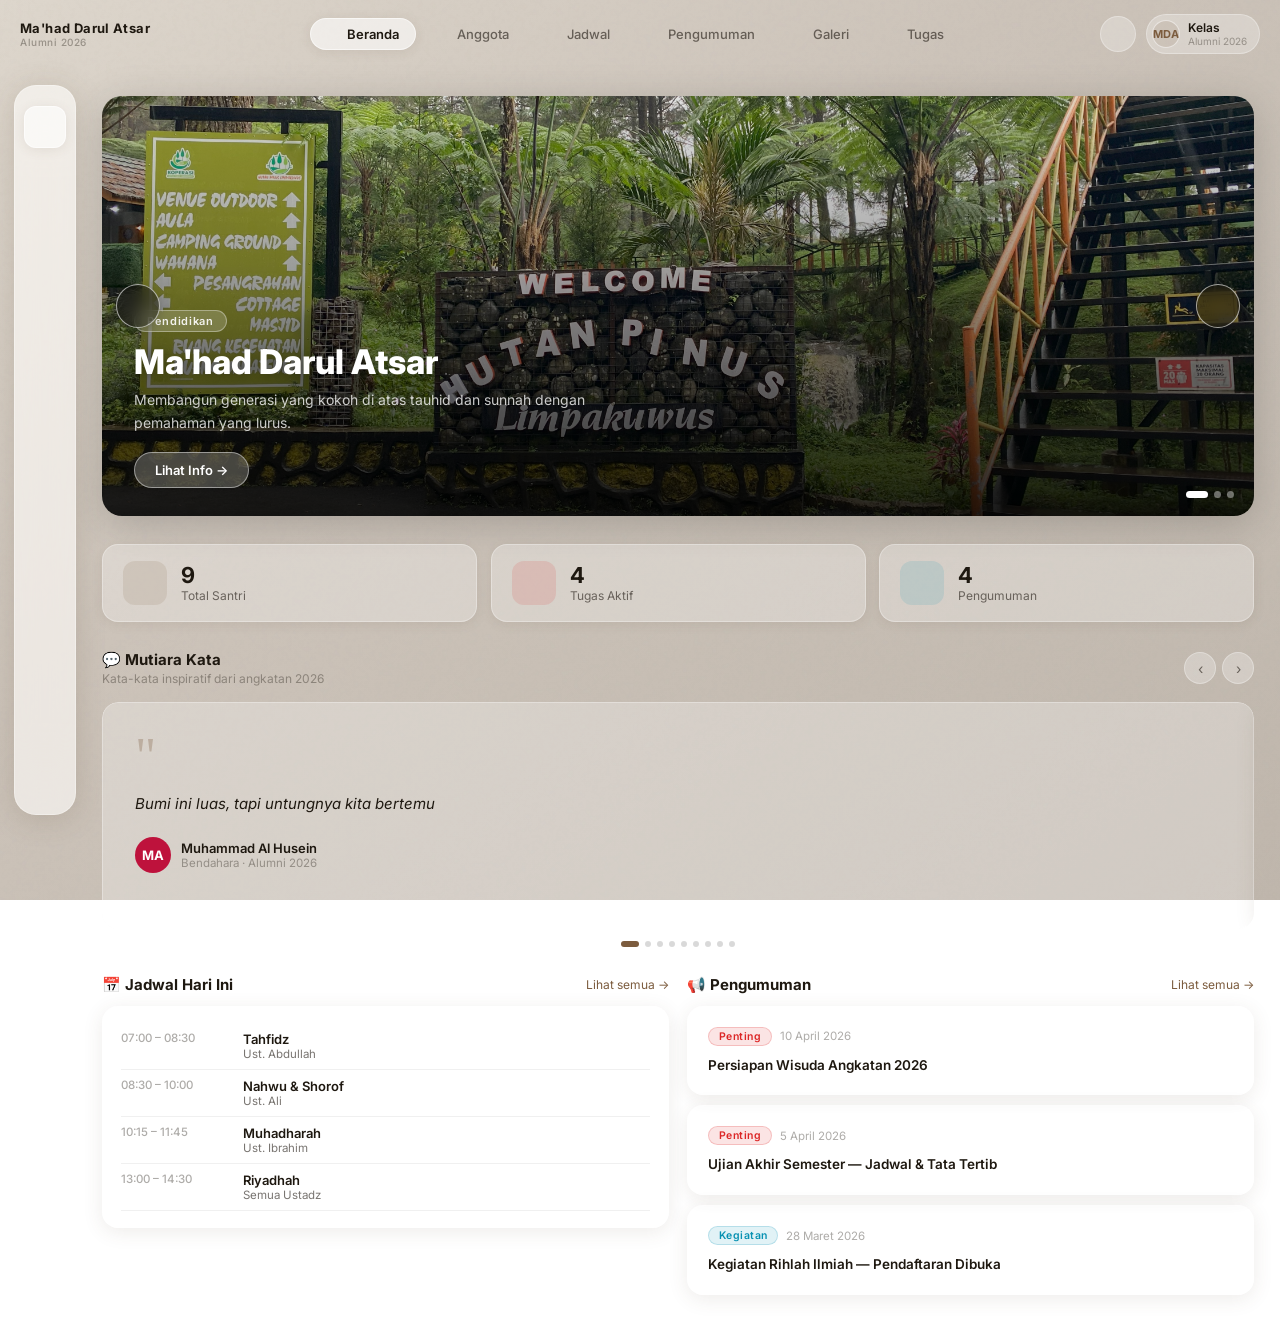
==== index.html @ 2c109760 "firs commit web kelas" ====
<!DOCTYPE html>
<html lang="id">
<head>
  <meta charset="UTF-8"><meta name="viewport" content="width=device-width,initial-scale=1.0">
  <title>Beranda — Ma'had Darul Atsar Alumni 2026</title>
  <meta name="description" content="Portal kelas Ma'had Darul Atsar Alumni 2026">
  <link rel="stylesheet" href="css/style.css">
  <style>
    /* ── Hero Slider ──────────────────────────────────────────── */
    .hero-wrap {
      position: relative;
      border-radius: 20px;
      overflow: hidden;
      height: 420px;
      margin-bottom: 28px;
      box-shadow: 0 8px 40px rgba(0,0,0,0.18);
    }
    .hero-track {
      display: flex;
      height: 100%;
      transition: transform 0.6s cubic-bezier(0.25, 1, 0.5, 1);
      will-change: transform;
    }
    .hero-slide {
      flex: 0 0 100%;
      width: 100%;
      height: 100%;
      position: relative;
      overflow: hidden;
    }
    .hero-slide img {
      width: 100%; height: 100%;
      object-fit: cover;
      display: block;
    }
    /* gradient overlay at bottom */
    .hero-slide::after {
      content: '';
      position: absolute;
      inset: 0;
      z-index: 1;
      pointer-events: none;
      background: linear-gradient(
        to bottom,
        rgba(0,0,0,0.1) 0%,
        rgba(0,0,0,0.35) 40%,
        rgba(0,0,0,0.85) 100%
      );
    }
    .hero-content {
      position: absolute;
      bottom: 0; left: 0; right: 0;
      z-index: 2;
      padding: 28px 32px;
    }
    .hero-label {
      display: inline-flex;
      align-items: center;
      padding: 3px 12px;
      border-radius: 99px;
      background: rgba(255,255,255,0.18);
      backdrop-filter: blur(10px);
      border: 1px solid rgba(255,255,255,0.35);
      font-size: 11px;
      font-weight: 600;
      color: rgba(255,255,255,0.9);
      letter-spacing: 0.06em;
      margin-bottom: 10px;
    }
    .hero-title {
      font-size: 34px;
      font-weight: 800;
      color: #fff;
      line-height: 1.15;
      margin-bottom: 8px;
      text-shadow: 0 2px 12px rgba(0,0,0,0.3);
    }
    .hero-subtitle {
      font-size: 14px;
      color: rgba(255,255,255,0.78);
      line-height: 1.6;
      max-width: 520px;
      margin-bottom: 18px;
    }
    .hero-btn {
      display: inline-flex;
      align-items: center;
      gap: 6px;
      padding: 9px 20px;
      background: rgba(255,255,255,0.22);
      backdrop-filter: blur(12px);
      border: 1px solid rgba(255,255,255,0.45);
      border-radius: 99px;
      font-size: 13px;
      font-weight: 600;
      color: #fff;
      text-decoration: none;
      transition: background 0.2s, transform 0.2s;
    }
    .hero-btn:hover { background: rgba(255,255,255,0.35); transform: translateY(-1px); }

    /* Arrows */
    .hero-arrow {
      position: absolute;
      top: 50%; transform: translateY(-50%);
      z-index: 10;
      width: 44px; height: 44px; border-radius: 50%;
      background: rgba(0,0,0,0.4);
      backdrop-filter: blur(8px);
      border: 1px solid rgba(255,255,255,0.6);
      color: #fff;
      display: flex; align-items: center; justify-content: center;
      cursor: pointer;
      transition: all 0.2s;
      user-select: none;
      box-shadow: 0 4px 12px rgba(0,0,0,0.2);
    }
    .hero-arrow:hover { background: rgba(0,0,0,0.6); transform: translateY(-50%) scale(1.05); }
    .hero-arrow.prev { left: 14px; }
    .hero-arrow.next { right: 14px; }

    /* Dots */
    .hero-dots {
      position: absolute;
      bottom: 18px; right: 20px;
      z-index: 3;
      display: flex; gap: 6px; align-items: center;
    }
    .hero-dot {
      width: 7px; height: 7px; border-radius: 50%;
      background: rgba(255,255,255,0.4);
      cursor: pointer;
      transition: all 0.25s;
    }
    .hero-dot.active {
      background: #fff;
      width: 22px;
      border-radius: 99px;
    }

    /* ── Quote Carousel ────────────────────────────────────────── */
    .quote-section { margin-bottom: 28px; }
    .section-header {
      display: flex;
      align-items: center;
      justify-content: space-between;
      margin-bottom: 16px;
    }
    .section-title {
      font-size: 15px;
      font-weight: 700;
      color: var(--t1);
    }
    .quote-nav { display: flex; gap: 6px; }
    .quote-nav-btn {
      width: 32px; height: 32px; border-radius: 50%;
      background: var(--glass);
      border: 1px solid var(--border-soft);
      display: flex; align-items: center; justify-content: center;
      cursor: pointer;
      transition: background 0.18s;
      font-size: 14px; color: var(--t2);
    }
    .quote-nav-btn:hover { background: var(--glass-hover); color: var(--t1); }

    .quote-track-wrap { overflow: hidden; border-radius: var(--r-lg); }
    .quote-track {
      display: flex;
      transition: transform 0.45s cubic-bezier(0.4,0,0.2,1);
    }
    .quote-card {
      min-width: 100%;
      background: var(--glass);
      backdrop-filter: blur(20px);
      border: 1px solid var(--border-soft);
      border-radius: var(--r-lg);
      padding: 28px 32px;
      box-shadow: 0 4px 20px var(--shadow);
      display: flex;
      flex-direction: column;
      gap: 16px;
    }
    .quote-mark {
      font-size: 52px;
      line-height: 1;
      color: var(--accent);
      opacity: 0.3;
      font-family: Georgia, serif;
      margin-bottom: -8px;
    }
    .quote-text {
      font-size: 15px;
      line-height: 1.75;
      color: var(--t1);
      font-style: italic;
    }
    .quote-author {
      display: flex;
      align-items: center;
      gap: 10px;
      margin-top: 4px;
    }
    .quote-avatar {
      width: 36px; height: 36px; border-radius: 50%;
      display: flex; align-items: center; justify-content: center;
      font-size: 13px; font-weight: 700; color: #fff;
      flex-shrink: 0;
    }
    .quote-author-name { font-size: 13px; font-weight: 600; color: var(--t1); }
    .quote-author-role { font-size: 11.5px; color: var(--t3); }

    .quote-dots {
      display: flex; justify-content: center; gap: 6px; margin-top: 12px;
    }
    .q-dot {
      width: 6px; height: 6px; border-radius: 50%;
      background: rgba(0,0,0,0.15);
      cursor: pointer; transition: all 0.25s;
    }
    .q-dot.active { background: var(--accent); width: 18px; border-radius: 99px; }

    /* ── Quick Stats strip ─────────────────────────────────────── */
    .stats-strip {
      display: grid;
      grid-template-columns: repeat(3, 1fr);
      gap: 14px;
      margin-bottom: 28px;
    }
    .stat-strip-item {
      background: var(--glass);
      backdrop-filter: blur(20px);
      border: 1px solid var(--border-soft);
      border-radius: var(--r-lg);
      padding: 16px 20px;
      display: flex; align-items: center; gap: 14px;
      box-shadow: 0 2px 12px var(--shadow);
    }
    .ssi-icon {
      width: 44px; height: 44px; border-radius: var(--r);
      display: flex; align-items: center; justify-content: center;
      flex-shrink: 0;
    }
    .ssi-val { font-size: 22px; font-weight: 700; color: var(--t1); line-height: 1; }
    .ssi-lbl { font-size: 12px; color: var(--t2); margin-top:2px; }
  </style>
</head>
<body data-page="home">
<header class="app-header" id="app-header"></header>
<div class="app-layout">
  <aside class="sidebar" id="sidebar"></aside>
  <main class="main-content">

    <!-- ── HERO SLIDESHOW ─────────────────────────────────── -->
    <div class="hero-wrap" id="hero-wrap">
      <div class="hero-track" id="hero-track"></div>

      <button class="hero-arrow prev" id="hero-prev"><i data-lucide="chevron-left"></i></button>
      <button class="hero-arrow next" id="hero-next"><i data-lucide="chevron-right"></i></button>
      <div class="hero-dots" id="hero-dots"></div>
    </div>

    <!-- ── QUICK STATS ────────────────────────────────────── -->
    <div class="stats-strip stagger">
      <div class="stat-strip-item">
        <div class="ssi-icon" style="background:var(--accent-dim);color:var(--accent);">
          <i data-lucide="users" style="width:22px;height:22px;"></i>
        </div>
        <div><div class="ssi-val" id="s-students">—</div><div class="ssi-lbl">Total Santri</div></div>
      </div>
      <div class="stat-strip-item">
        <div class="ssi-icon" style="background:var(--red-dim);color:var(--red);">
          <i data-lucide="clipboard-list" style="width:22px;height:22px;"></i>
        </div>
        <div><div class="ssi-val" id="s-tasks">—</div><div class="ssi-lbl">Tugas Aktif</div></div>
      </div>
      <div class="stat-strip-item">
        <div class="ssi-icon" style="background:var(--cyan-dim);color:var(--cyan);">
          <i data-lucide="megaphone" style="width:22px;height:22px;"></i>
        </div>
        <div><div class="ssi-val" id="s-ann">—</div><div class="ssi-lbl">Pengumuman</div></div>
      </div>
    </div>

    <!-- ── QUOTE CAROUSEL ────────────────────────────────── -->
    <div class="quote-section">
      <div class="section-header">
        <div>
          <div class="section-title">💬 Mutiara Kata</div>
          <p style="font-size:12px;color:var(--t3);margin-top:2px;">Kata-kata inspiratif dari angkatan 2026</p>
        </div>
        <div class="quote-nav">
          <button class="quote-nav-btn" id="q-prev">&#8249;</button>
          <button class="quote-nav-btn" id="q-next">&#8250;</button>
        </div>
      </div>

      <div class="quote-track-wrap">
        <div class="quote-track" id="quote-track"></div>
      </div>
      <div class="quote-dots" id="quote-dots"></div>
    </div>

    <!-- ── TODAY SCHEDULE + LATEST ANN ──────────────────── -->
    <div class="two-col">
      <div>
        <div style="display:flex;justify-content:space-between;align-items:center;margin-bottom:12px;">
          <span style="font-size:15px;font-weight:700;">📅 Jadwal Hari Ini</span>
          <a href="schedule.html" style="font-size:12px;color:var(--accent);">Lihat semua →</a>
        </div>
        <div class="card" style="padding:16px 18px;">
          <div id="today-sched"><div class="loader"><div class="spinner"></div></div></div>
        </div>
      </div>
      <div>
        <div style="display:flex;justify-content:space-between;align-items:center;margin-bottom:12px;">
          <span style="font-size:15px;font-weight:700;">📢 Pengumuman</span>
          <a href="announcements.html" style="font-size:12px;color:var(--accent);">Lihat semua →</a>
        </div>
        <div id="recent-ann"><div class="loader"><div class="spinner"></div></div></div>
      </div>
    </div>

  </main>
</div>

<script src="https://unpkg.com/lucide@latest/dist/umd/lucide.min.js"></script>
<script src="js/main.js"></script>
<script src="js/home.js"></script>
</body>
</html>
---- css/style.css ----
@import url('https://fonts.googleapis.com/css2?family=Inter:wght@300;400;500;600;700;800&display=swap');

:root {
  /* White glass theme */
  --glass:      rgba(255,255,255,0.28);
  --glass-hover:rgba(255,255,255,0.42);
  --glass-act:  rgba(255,255,255,0.60);
  --border:     rgba(255,255,255,0.55);
  --border-soft:rgba(255,255,255,0.30);
  --shadow:     rgba(90,70,50,0.10);
  --shadow-lg:  rgba(90,70,50,0.18);

  /* Text (dark for light theme) */
  --t1: #1e1810;
  --t2: rgba(30,24,16,0.60);
  --t3: rgba(30,24,16,0.36);

  /* Accent */
  --accent:      #7c5c3e;
  --accent-l:    #a07850;
  --accent-dim:  rgba(124,92,62,0.13);
  --accent-glow: rgba(124,92,62,0.25);

  /* Status */
  --green: #16a34a; --green-dim: rgba(22,163,74,0.12);
  --red:   #dc2626; --red-dim:   rgba(220,38,38,0.12);
  --gold:  #d97706; --gold-dim:  rgba(217,119,6,0.12);
  --blue:  #2563eb; --blue-dim:  rgba(37,99,235,0.12);
  --cyan:  #0891b2; --cyan-dim:  rgba(8,145,178,0.12);

  /* Layout */
  --header-h: 68px;
  --sidebar-w: 62px;

  /* Radius */
  --r-sm: 8px; --r: 12px; --r-lg: 16px; --r-xl: 22px; --r-full: 9999px;
  --ease: cubic-bezier(0.4,0,0.2,1);
}

/* ── Reset ───────────────────────────────────── */
*,*::before,*::after{box-sizing:border-box;margin:0;padding:0;}
a{text-decoration:none;color:inherit;}
button{font-family:inherit;cursor:pointer;border:none;background:none;}
img{max-width:100%;display:block;}

body {
  font-family:'Inter',-apple-system,sans-serif;
  color: var(--t1);
  min-height: 100vh;
  overflow-x: hidden;
  -webkit-font-smoothing: antialiased;
  /* Warm sandy background like image */
  background: linear-gradient(145deg, #ddd6cc 0%, #ccc3b9 40%, #bfb6ac 100%);
  background-attachment: fixed;
}

/* ── Noise texture overlay for glass feel ─────── */
body::before {
  content:'';
  position:fixed;inset:0;z-index:0;pointer-events:none;
  background-image: url("data:image/svg+xml,%3Csvg viewBox='0 0 200 200' xmlns='http://www.w3.org/2000/svg'%3E%3Cfilter id='n'%3E%3CfeTurbulence type='fractalNoise' baseFrequency='0.75' numOctaves='4' stitchTiles='stitch'/%3E%3C/filter%3E%3Crect width='100%25' height='100%25' filter='url(%23n)' opacity='0.04'/%3E%3C/svg%3E");
  background-repeat: repeat;
  opacity: 0.5;
}

/* ── Scrollbar ───────────────────────────────── */
::-webkit-scrollbar{width:5px;}
::-webkit-scrollbar-track{background:transparent;}
::-webkit-scrollbar-thumb{background:rgba(0,0,0,0.12);border-radius:99px;}
::-webkit-scrollbar-thumb:hover{background:rgba(0,0,0,0.22);}

/* ═══════════════════════════════════════════════
   HEADER — horizontal nav with 3 zones
═══════════════════════════════════════════════ */
.app-header {
  position: absolute;
  top: 0; left: 0; right: 0;
  height: var(--header-h);
  z-index: 200;
  display: flex;
  align-items: center;
  gap: 0;
  padding: 0 20px 0 10px;
  background: transparent;
  backdrop-filter: none;
  -webkit-backdrop-filter: none;
  border-bottom: none;
  box-shadow: none;
}

/* Left zone — brand */
.header-brand {
  display: flex;
  flex-direction: column;
  gap: 0;
  min-width: 160px;
  padding-left: 10px;
}
.brand-name {
  font-size: 13px;
  font-weight: 700;
  color: var(--t1);
  letter-spacing: 0.03em;
  white-space: nowrap;
}
.brand-year {
  font-size: 10px;
  color: var(--t3);
  letter-spacing: 0.05em;
  font-weight: 500;
}

/* Center zone — nav links */
.header-nav {
  flex: 1;
  display: flex;
  align-items: center;
  justify-content: center;
  gap: 4px;
}
.nav-link {
  display: inline-flex;
  align-items: center;
  gap: 6px;
  padding: 7px 16px;
  border-radius: var(--r-full);
  font-size: 13px;
  font-weight: 500;
  color: var(--t2);
  border: 1px solid transparent;
  transition: all 0.18s var(--ease);
  white-space: nowrap;
}
.nav-link:hover {
  background: var(--glass);
  color: var(--t1);
  border-color: var(--border-soft);
}
.nav-link.active {
  background: var(--glass-act);
  color: var(--t1);
  font-weight: 600;
  border-color: var(--border);
  box-shadow: 0 2px 12px var(--shadow);
}
.nav-link i { width:14px; height:14px; opacity:0.7; }
.nav-link.active i { opacity:1; }

/* Right zone — actions */
.header-right {
  display: flex;
  align-items: center;
  gap: 10px;
  min-width: 160px;
  justify-content: flex-end;
}
.header-icon-btn {
  width: 36px; height: 36px;
  border-radius: 50%;
  background: var(--glass);
  border: 1px solid var(--border-soft);
  display: flex; align-items: center; justify-content: center;
  color: var(--t2);
  transition: all 0.18s var(--ease);
  cursor: pointer;
}
.header-icon-btn:hover { background: var(--glass-hover); color: var(--t1); }
.user-chip {
  display: flex;
  align-items: center;
  gap: 8px;
  padding: 5px 12px 5px 5px;
  background: var(--glass);
  border: 1px solid var(--border-soft);
  border-radius: var(--r-full);
  cursor: pointer;
  transition: background 0.18s;
}
.user-chip:hover { background: var(--glass-hover); }
.user-avatar {
  width: 28px; height: 28px;
  border-radius: 50%;
  background: var(--accent-dim);
  border: 1px solid var(--border);
  display: flex; align-items: center; justify-content: center;
  font-size: 11px; font-weight: 700; color: var(--accent);
  overflow: hidden;
}
.user-info { display:flex; flex-direction:column; gap:0; }
.user-name { font-size: 12px; font-weight: 600; color: var(--t1); line-height:1.2; }
.user-role { font-size: 10px; color: var(--t3); line-height:1.2; }

/* ═══════════════════════════════════════════════
   LAYOUT
═══════════════════════════════════════════════ */
.app-layout {
  position: relative; z-index: 1;
  display: flex;
  padding-top: var(--header-h);
  min-height: 100vh;
}

/* ═══════════════════════════════════════════════
   SIDEBAR — narrow, icon only
═══════════════════════════════════════════════ */
.sidebar {
  position: fixed;
  top: 50%; left: 14px;
  width: var(--sidebar-w);
  height: calc(100vh - 170px);
  transform: translateY(-50%);
  z-index: 100;
  display: flex;
  flex-direction: column;
  align-items: center;
  padding: 20px 0;
  gap: 4px;
  background: var(--glass-act);
  backdrop-filter: blur(40px) saturate(180%);
  -webkit-backdrop-filter: blur(40px) saturate(180%);
  border: 1px solid var(--border-soft);
  border-radius: var(--r-xl);
  box-shadow: 0 4px 30px var(--shadow-lg);
}
.side-item {
  width: 42px; height: 42px;
  border-radius: var(--r);
  display: flex; align-items: center; justify-content: center;
  color: var(--t2);
  border: 1px solid transparent;
  transition: all 0.18s var(--ease);
  position: relative;
}
.side-item:hover {
  background: var(--glass-hover);
  color: var(--t1);
  border-color: var(--border-soft);
}
.side-item.active {
  background: var(--glass-act);
  color: var(--accent);
  border-color: var(--border);
  box-shadow: 0 2px 12px var(--shadow);
}
.side-item i { width:18px; height:18px; }

/* Tooltip on hover */
.side-item::after {
  content: attr(data-tip);
  position: absolute;
  left: calc(100% + 10px);
  top: 50%; transform: translateY(-50%);
  background: rgba(20,15,10,0.8);
  color: #fff;
  font-size: 11px; font-weight: 500;
  padding: 4px 10px;
  border-radius: var(--r-sm);
  white-space: nowrap;
  pointer-events: none;
  opacity: 0;
  transition: opacity 0.15s;
}
.side-item:hover::after { opacity: 1; }

.side-divider {
  width: 28px; height: 1px;
  background: var(--border-soft);
  margin: 8px 0;
}

/* ═══════════════════════════════════════════════
   MAIN CONTENT
═══════════════════════════════════════════════ */
.main-content {
  padding-left: calc(var(--sidebar-w) + 40px);
  padding-right: 26px;
  padding-top: 28px;
  padding-bottom: 28px;
  flex: 1;
  width: 100%;
  animation: pageIn 0.35s var(--ease) both;
}
@keyframes pageIn { from{opacity:0;transform:translateY(10px);} to{opacity:1;transform:translateY(0);} }

/* ── Page Header ─────────────────────────────── */
.page-header { margin-bottom: 24px; }
.page-header h1 { font-size:26px; font-weight:700; line-height:1.2; color:var(--t1); }
.page-header p  { font-size:14px; color:var(--t2); margin-top:5px; }

/* ═══════════════════════════════════════════════
   CARD — white frosted glass
═══════════════════════════════════════════════ */
.card {
  background: var(--glass);
  backdrop-filter: blur(20px) saturate(160%);
  -webkit-backdrop-filter: blur(20px) saturate(160%);
  border: 1px solid var(--border-soft);
  border-radius: var(--r-lg);
  padding: 20px;
  box-shadow: 0 4px 20px var(--shadow);
  transition: background 0.2s, border-color 0.2s, transform 0.2s, box-shadow 0.2s;
}
.card:hover {
  background: var(--glass-hover);
  border-color: var(--border);
  transform: translateY(-2px);
  box-shadow: 0 10px 36px var(--shadow-lg);
}

/* ── Stat Card ───────────────────────────────── */
.stat-card { display:flex; flex-direction:column; gap:10px; }
.stat-icon {
  width:40px; height:40px; border-radius:var(--r-sm);
  display:flex; align-items:center; justify-content:center;
  background:var(--accent-dim); color:var(--accent);
}
.stat-value { font-size:30px; font-weight:700; line-height:1; color:var(--t1); }
.stat-label { font-size:12.5px; color:var(--t2); }

/* ── Badge ───────────────────────────────────── */
.badge {
  display:inline-flex; align-items:center;
  padding:2px 10px; border-radius:var(--r-full);
  font-size:10.5px; font-weight:600; letter-spacing:.04em;
  border:1px solid transparent;
}
.bp  { background:var(--accent-dim); color:var(--accent); border-color:rgba(124,92,62,.2); }
.bg  { background:var(--green-dim);  color:var(--green);  border-color:rgba(22,163,74,.2); }
.by  { background:var(--gold-dim);   color:var(--gold);   border-color:rgba(217,119,6,.2); }
.br_ { background:var(--red-dim);    color:var(--red);    border-color:rgba(220,38,38,.2); }
.bc  { background:var(--cyan-dim);   color:var(--cyan);   border-color:rgba(8,145,178,.2); }
.bgr { background:rgba(0,0,0,.06);   color:var(--t2);     border-color:rgba(0,0,0,.1); }

/* ── Buttons ─────────────────────────────────── */
.btn { display:inline-flex; align-items:center; gap:6px; padding:8px 16px; border-radius:var(--r); font-size:13px; font-weight:600; transition:all .18s var(--ease); }
.btn-glass { background:var(--glass); color:var(--t2); border:1px solid var(--border-soft); backdrop-filter:blur(10px); }
.btn-glass:hover { background:var(--glass-hover); color:var(--t1); border-color:var(--border); box-shadow:0 2px 12px var(--shadow); }
.btn-glass.active { background:var(--glass-act); color:var(--t1); border-color:var(--border); font-weight:600; box-shadow:0 2px 12px var(--shadow); }

/* ── Input ───────────────────────────────────── */
.input {
  background:var(--glass); border:1px solid var(--border-soft); border-radius:var(--r);
  padding:10px 14px; font-size:13px; color:var(--t1); font-family:inherit; outline:none;
  transition:border-color .2s, box-shadow .2s, background .2s; backdrop-filter:blur(10px); width:100%;
}
.input::placeholder { color:var(--t3); }
.input:focus { background:var(--glass-act); border-color:rgba(124,92,62,.4); box-shadow:0 0 0 3px var(--accent-glow); }

/* ── Filter row ──────────────────────────────── */
.filter-row { display:flex; flex-wrap:wrap; gap:8px; margin-bottom:22px; }

/* ── Grids ───────────────────────────────────── */
.g2{display:grid;grid-template-columns:repeat(2,1fr);gap:18px;}
.g3{display:grid;grid-template-columns:repeat(3,1fr);gap:18px;}
.g4{display:grid;grid-template-columns:repeat(4,1fr);gap:18px;}
.ga{display:grid;grid-template-columns:repeat(auto-fill,minmax(200px,1fr));gap:18px;}
.two-col{display:grid;grid-template-columns:1fr 1fr;gap:18px;}
@media(max-width:1100px){.g4{grid-template-columns:repeat(2,1fr);}}
@media(max-width:900px){.g3,.two-col{grid-template-columns:1fr;}}
@media(max-width:640px){.g2{grid-template-columns:1fr;}.main-content{padding:18px 14px;}}

/* ── Loader / Empty ──────────────────────────── */
.loader{display:flex;align-items:center;justify-content:center;padding:60px;}
.spinner{width:28px;height:28px;border:2px solid rgba(0,0,0,.1);border-top-color:var(--accent);border-radius:50%;animation:spin .7s linear infinite;}
@keyframes spin{to{transform:rotate(360deg);}}
.empty-state{display:flex;flex-direction:column;align-items:center;justify-content:center;padding:60px 20px;color:var(--t3);text-align:center;gap:12px;}

/* ── Stagger animation ───────────────────────── */
.stagger>*{animation:cIn .4s var(--ease) both;}
.stagger>*:nth-child(1){animation-delay:.04s;}.stagger>*:nth-child(2){animation-delay:.08s;}
.stagger>*:nth-child(3){animation-delay:.12s;}.stagger>*:nth-child(4){animation-delay:.16s;}
.stagger>*:nth-child(5){animation-delay:.20s;}.stagger>*:nth-child(n+6){animation-delay:.24s;}
@keyframes cIn{from{opacity:0;transform:translateY(14px) scale(.98);}to{opacity:1;transform:translateY(0) scale(1);}}

/* ── Table ───────────────────────────────────── */
.tbl-wrap{overflow-x:auto;}
table{width:100%;border-collapse:collapse;font-size:13.5px;}
thead th{text-align:left;padding:10px 14px;font-size:11px;font-weight:700;letter-spacing:.08em;text-transform:uppercase;color:var(--t3);border-bottom:1px solid rgba(0,0,0,.08);}
tbody td{padding:12px 14px;border-bottom:1px solid rgba(0,0,0,.06);color:var(--t1);}
tbody tr:last-child td{border-bottom:none;}
tbody tr.is-break td{color:var(--t3);font-style:italic;}
tbody tr:hover td{background:rgba(255,255,255,.25);}

/* ── Day tabs ────────────────────────────────── */
.day-tabs{display:flex;gap:6px;flex-wrap:wrap;margin-bottom:20px;}
.day-tab{padding:7px 16px;border-radius:var(--r-full);font-size:13px;font-weight:500;border:1px solid rgba(0,0,0,.1);background:var(--glass);color:var(--t2);cursor:pointer;transition:all .18s var(--ease);}
.day-tab:hover{background:var(--glass-hover);color:var(--t1);}
.day-tab.active{background:var(--glass-act);color:var(--t1);font-weight:600;border-color:var(--border);box-shadow:0 2px 10px var(--shadow);}

/* ── Student card ────────────────────────────── */
.student-card{display:flex;flex-direction:column;align-items:center;text-align:center;gap:12px;padding:22px 14px;cursor:pointer;}
.avatar{width:70px;height:70px;border-radius:50%;display:flex;align-items:center;justify-content:center;font-size:22px;font-weight:700;color:#fff;border:2px solid var(--border);flex-shrink:0;object-fit:cover;}
.student-name{font-size:14px;font-weight:600;color:var(--t1);}
.student-info{font-size:12px;color:var(--t2);}

/* ── Gallery card ────────────────────────────── */
.gallery-card{border-radius:var(--r-lg);overflow:hidden;cursor:pointer;padding:0;}
.gallery-card img{width:100%;height:180px;object-fit:cover;transition:transform .4s var(--ease);}
.gallery-card:hover img{transform:scale(1.05);}
.gallery-info{padding:12px 14px;}
.gallery-info h3{font-size:13.5px;font-weight:600;color:var(--t1);}
.gallery-info p{font-size:11.5px;color:var(--t3);margin-top:3px;}

/* ── Lightbox ────────────────────────────────── */
.lightbox{position:fixed;inset:0;z-index:999;background:rgba(20,15,8,.7);backdrop-filter:blur(20px);display:none;align-items:center;justify-content:center;padding:24px;}
.lightbox.open{display:flex;}
.lb-inner{max-width:860px;width:100%;background:rgba(255,255,255,.55);backdrop-filter:blur(40px);border:1px solid var(--border);border-radius:20px;overflow:hidden;box-shadow:0 32px 80px rgba(0,0,0,.25);animation:lbIn .25s var(--ease);}
@keyframes lbIn{from{opacity:0;transform:scale(.95);}}
.lb-inner img{width:100%;max-height:500px;object-fit:cover;}
.lb-info{padding:16px 20px;}
.lb-info h3{font-size:16px;font-weight:600;color:var(--t1);}
.lb-info p{font-size:13px;color:var(--t2);margin-top:4px;}
.lb-close{position:absolute;top:20px;right:20px;width:36px;height:36px;border-radius:50%;background:var(--glass-act);border:1px solid var(--border);color:var(--t1);font-size:18px;display:flex;align-items:center;justify-content:center;cursor:pointer;transition:background .18s;}
.lb-close:hover{background:rgba(255,255,255,.8);}

/* ── Profile modal ───────────────────────────── */
.modal-overlay{position:fixed;inset:0;z-index:500;background:rgba(20,15,8,.5);backdrop-filter:blur(12px);display:none;align-items:center;justify-content:center;padding:20px;}
.modal-overlay.open{display:flex;}
.modal-box{width:100%;max-width:460px;background:rgba(255,255,255,.65);backdrop-filter:blur(40px) saturate(180%);border:1px solid var(--border);border-radius:20px;padding:28px;box-shadow:0 32px 80px rgba(0,0,0,.2);animation:lbIn .25s var(--ease);position:relative;}
.modal-avatar{width:88px;height:88px;border-radius:50%;display:flex;align-items:center;justify-content:center;font-size:30px;font-weight:700;color:#fff;margin:0 auto 16px;border:2px solid var(--border);object-fit:cover;}
.modal-name{font-size:18px;font-weight:700;text-align:center;color:var(--t1);}
.modal-role{text-align:center;margin:6px 0 16px;}
.modal-row{display:flex;gap:10px;align-items:flex-start;padding:9px 0;border-bottom:1px solid rgba(0,0,0,.07);}
.modal-row:last-of-type{border-bottom:none;}
.modal-label{font-size:11.5px;color:var(--t3);font-weight:600;min-width:72px;padding-top:1px;}
.modal-val{font-size:13px;color:var(--t2);line-height:1.5;}
.modal-quote{font-style:italic;color:var(--t2);font-size:13px;text-align:center;margin-top:16px;padding:12px;background:var(--accent-dim);border-radius:var(--r);border:1px solid rgba(124,92,62,.15);line-height:1.6;}
.modal-close{position:absolute;top:14px;right:14px;width:32px;height:32px;border-radius:50%;background:rgba(0,0,0,.08);border:1px solid rgba(0,0,0,.1);color:var(--t2);font-size:16px;display:flex;align-items:center;justify-content:center;cursor:pointer;transition:background .18s;}
.modal-close:hover{background:rgba(0,0,0,.14);}

/* ── Announcement ────────────────────────────── */
.ann-card{display:flex;flex-direction:column;gap:10px;margin-bottom:12px;}
.ann-meta{display:flex;align-items:center;gap:8px;flex-wrap:wrap;}
.ann-date{font-size:11.5px;color:var(--t3);}
.ann-title{font-size:15px;font-weight:600;line-height:1.4;color:var(--t1);}
.ann-content{font-size:13px;color:var(--t2);line-height:1.7;}

/* ── Task card ───────────────────────────────── */
.task-card{display:flex;flex-direction:column;gap:10px;margin-bottom:12px;}
.task-header{display:flex;align-items:flex-start;justify-content:space-between;gap:8px;}
.task-title{font-size:14.5px;font-weight:600;line-height:1.4;color:var(--t1);}
.task-desc{font-size:13px;color:var(--t2);}
.task-footer{display:flex;align-items:center;gap:8px;flex-wrap:wrap;}
.task-dl{font-size:11.5px;color:var(--t3);}
.task-dl.overdue{color:var(--red);}
.task-dl.soon{color:var(--gold);}
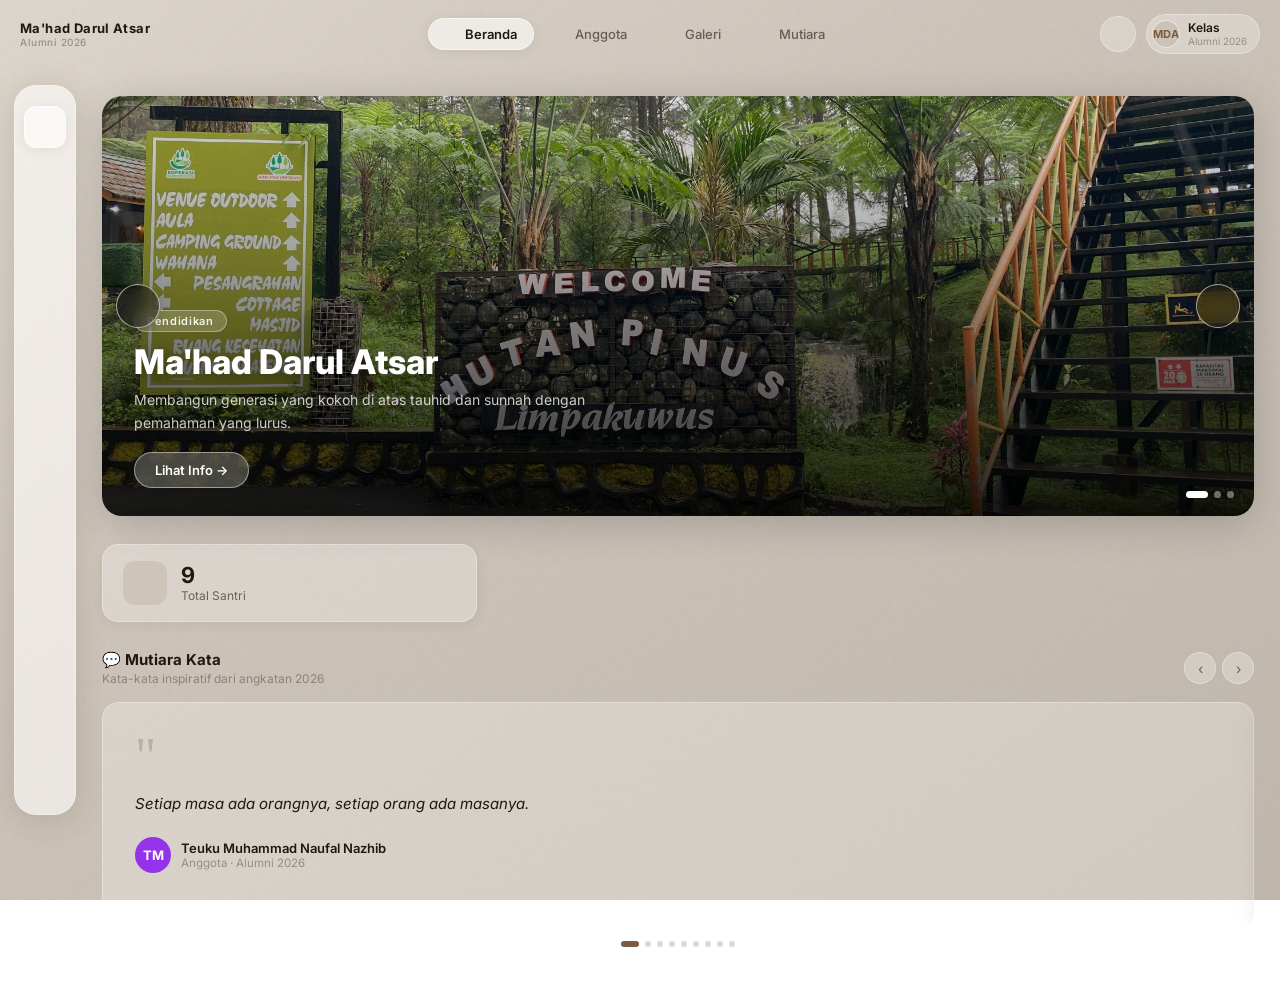
==== commit cb560375: "tambah halaman quote" ====
--- a/index.html
+++ b/index.html
@@ -267,18 +267,6 @@
         </div>
         <div><div class="ssi-val" id="s-students">—</div><div class="ssi-lbl">Total Santri</div></div>
       </div>
-      <div class="stat-strip-item">
-        <div class="ssi-icon" style="background:var(--red-dim);color:var(--red);">
-          <i data-lucide="clipboard-list" style="width:22px;height:22px;"></i>
-        </div>
-        <div><div class="ssi-val" id="s-tasks">—</div><div class="ssi-lbl">Tugas Aktif</div></div>
-      </div>
-      <div class="stat-strip-item">
-        <div class="ssi-icon" style="background:var(--cyan-dim);color:var(--cyan);">
-          <i data-lucide="megaphone" style="width:22px;height:22px;"></i>
-        </div>
-        <div><div class="ssi-val" id="s-ann">—</div><div class="ssi-lbl">Pengumuman</div></div>
-      </div>
     </div>
 
     <!-- ── QUOTE CAROUSEL ────────────────────────────────── -->
@@ -300,25 +288,6 @@
       <div class="quote-dots" id="quote-dots"></div>
     </div>
 
-    <!-- ── TODAY SCHEDULE + LATEST ANN ──────────────────── -->
-    <div class="two-col">
-      <div>
-        <div style="display:flex;justify-content:space-between;align-items:center;margin-bottom:12px;">
-          <span style="font-size:15px;font-weight:700;">📅 Jadwal Hari Ini</span>
-          <a href="schedule.html" style="font-size:12px;color:var(--accent);">Lihat semua →</a>
-        </div>
-        <div class="card" style="padding:16px 18px;">
-          <div id="today-sched"><div class="loader"><div class="spinner"></div></div></div>
-        </div>
-      </div>
-      <div>
-        <div style="display:flex;justify-content:space-between;align-items:center;margin-bottom:12px;">
-          <span style="font-size:15px;font-weight:700;">📢 Pengumuman</span>
-          <a href="announcements.html" style="font-size:12px;color:var(--accent);">Lihat semua →</a>
-        </div>
-        <div id="recent-ann"><div class="loader"><div class="spinner"></div></div></div>
-      </div>
-    </div>
 
   </main>
 </div>
--- a/css/style.css
+++ b/css/style.css
@@ -444,3 +444,281 @@
 .task-dl{font-size:11.5px;color:var(--t3);}
 .task-dl.overdue{color:var(--red);}
 .task-dl.soon{color:var(--gold);}
+
+/* ── Quotes Page Layout ───────────────────────── */
+.quotes-layout {
+  display: flex;
+  gap: 24px;
+  height: calc(100vh - var(--header-h) - 60px);
+  min-height: 500px;
+}
+
+.quote-viewer {
+  flex: 2;
+  display: flex;
+  flex-direction: column;
+  justify-content: center;
+  align-items: center;
+  padding: 40px;
+  position: relative;
+  text-align: center;
+}
+
+.quote-main-card {
+  width: 100%;
+  max-width: 700px;
+  padding: 60px 40px;
+  position: relative;
+  animation: quoteIn 0.5s var(--ease) both;
+}
+
+@keyframes quoteIn {
+  from { opacity: 0; transform: translateY(20px) scale(0.98); }
+  to { opacity: 1; transform: translateY(0) scale(1); }
+}
+
+.quote-viewer .quote-text {
+  font-size: 28px;
+  font-weight: 700;
+  line-height: 1.4;
+  color: var(--t1);
+  margin-bottom: 24px;
+  font-style: italic;
+}
+
+.quote-viewer .quote-author {
+  display: flex;
+  flex-direction: column;
+  align-items: center;
+  gap: 12px;
+}
+
+.quote-viewer .quote-avatar {
+  width: 64px;
+  height: 64px;
+  font-size: 22px;
+}
+
+/* Contact List Sidebar */
+.student-contacts {
+  flex: 1;
+  display: flex;
+  flex-direction: column;
+  background: var(--glass);
+  backdrop-filter: blur(30px) saturate(150%);
+  border: 1px solid var(--border-soft);
+  border-radius: var(--r-xl);
+  overflow: hidden;
+  box-shadow: 0 8px 32px var(--shadow);
+}
+
+.contacts-header {
+  padding: 20px;
+  border-bottom: 1px solid var(--border-soft);
+  background: rgba(255,255,255,0.1);
+}
+
+.contacts-header h2 {
+  font-size: 15px;
+  font-weight: 700;
+  color: var(--t1);
+}
+
+.contacts-list {
+  flex: 1;
+  overflow-y: auto;
+  padding: 10px;
+}
+
+.contact-item {
+  display: flex;
+  align-items: center;
+  gap: 12px;
+  padding: 12px;
+  border-radius: var(--r);
+  cursor: pointer;
+  transition: all 0.2s;
+  border: 1px solid transparent;
+  margin-bottom: 4px;
+}
+
+.contact-item:hover {
+  background: var(--glass-hover);
+}
+
+.contact-item.active {
+  background: var(--glass-act);
+  border-color: var(--border);
+  box-shadow: 0 4px 12px var(--shadow);
+}
+
+.contact-avatar {
+  width: 38px;
+  height: 38px;
+  border-radius: 50%;
+  display: flex; align-items: center; justify-content: center;
+  font-size: 13px; font-weight: 700; color: #fff;
+  flex-shrink: 0;
+  border: 2px solid var(--border);
+}
+
+.contact-info {
+  display: flex;
+  flex-direction: column;
+  gap: 1px;
+  overflow: hidden;
+}
+
+.contact-name {
+  font-size: 13px;
+  font-weight: 600;
+  color: var(--t1);
+  white-space: nowrap;
+  overflow: hidden;
+  text-overflow: ellipsis;
+}
+
+.contact-role {
+  font-size: 10.5px;
+  color: var(--t3);
+}
+
+.copy-btn {
+  position: absolute;
+  top: 15px;
+  right: 15px;
+  padding: 8px 14px;
+  font-size: 11px;
+  border-radius: var(--r-full);
+  display: flex;
+  align-items: center;
+  gap: 6px;
+  opacity: 0.8;
+  transition: all 0.2s;
+  z-index: 10;
+}
+
+.copy-btn:hover {
+  opacity: 1;
+  background: var(--glass-hover);
+  transform: translateY(-1px);
+}
+
+.copy-btn:active {
+  transform: translateY(0);
+}
+
+@media (max-width: 900px) {
+  .quotes-layout {
+    flex-direction: column;
+    height: auto;
+  }
+  .quote-viewer {
+    padding: 20px;
+    order: 1;
+  }
+  .student-contacts {
+    height: 400px;
+    order: 2;
+  }
+  .quote-viewer .quote-text {
+    font-size: 22px;
+  }
+}
+
+/* ═══════════════════════════════════════════════
+   RESPONSIVE OVERHAUL (Mobile First)
+   Targeting < 768px for Sidebar -> Bottom Dock
+═══════════════════════════════════════════════ */
+@media (max-width: 768px) {
+  :root {
+    --sidebar-w: 0px; /* Sidebar no longer occupies left space */
+  }
+
+  /* 1. Header: Hide navigation links to save space */
+  .app-header {
+    justify-content: space-between;
+    padding: 0 14px;
+  }
+  .header-nav {
+    display: none;
+  }
+  .header-brand {
+    min-width: auto;
+    padding-left: 0;
+  }
+  .header-right {
+    min-width: auto;
+    margin-left: auto;
+  }
+
+  /* 2. Sidebar: Transform into Bottom Dock */
+  .sidebar {
+    top: auto;
+    bottom: 12px;
+    left: 12px;
+    right: 12px;
+    width: auto;
+    height: 64px;
+    transform: none;
+    flex-direction: row;
+    justify-content: space-around;
+    padding: 0 10px;
+    border-radius: var(--r-xl);
+    box-shadow: 0 -4px 30px var(--shadow-lg);
+  }
+
+  .side-item {
+    width: 48px;
+    height: 48px;
+    flex: 1;
+  }
+
+  .side-item::after {
+    display: none; /* No tooltips on mobile */
+  }
+
+  .side-divider {
+    display: none;
+  }
+
+  .sidebar div[style*="flex-grow: 1"] {
+    display: none;
+  }
+
+  /* 3. Main Content: Adjust padding for bottom dock */
+  .main-content {
+    padding-left: 18px;
+    padding-right: 18px;
+    padding-bottom: 100px; /* Space for dock */
+  }
+
+  /* 4. Grids: Stack everything */
+  .g2, .g3, .g4, .ga, .two-col, .stats-strip {
+    grid-template-columns: 1fr !important;
+  }
+
+  .stat-strip-item {
+    padding: 12px 16px;
+  }
+  
+  .hero-wrap {
+    height: 320px;
+  }
+  .hero-title {
+    font-size: 24px;
+  }
+  .hero-content {
+    padding: 20px;
+  }
+}
+
+/* Extra small devices */
+@media (max-width: 480px) {
+  .brand-name { font-size: 11px; }
+  .user-info { display: none; }
+  .user-chip { padding: 4px; }
+  .header-brand { padding-left: 0; }
+}
+
+
